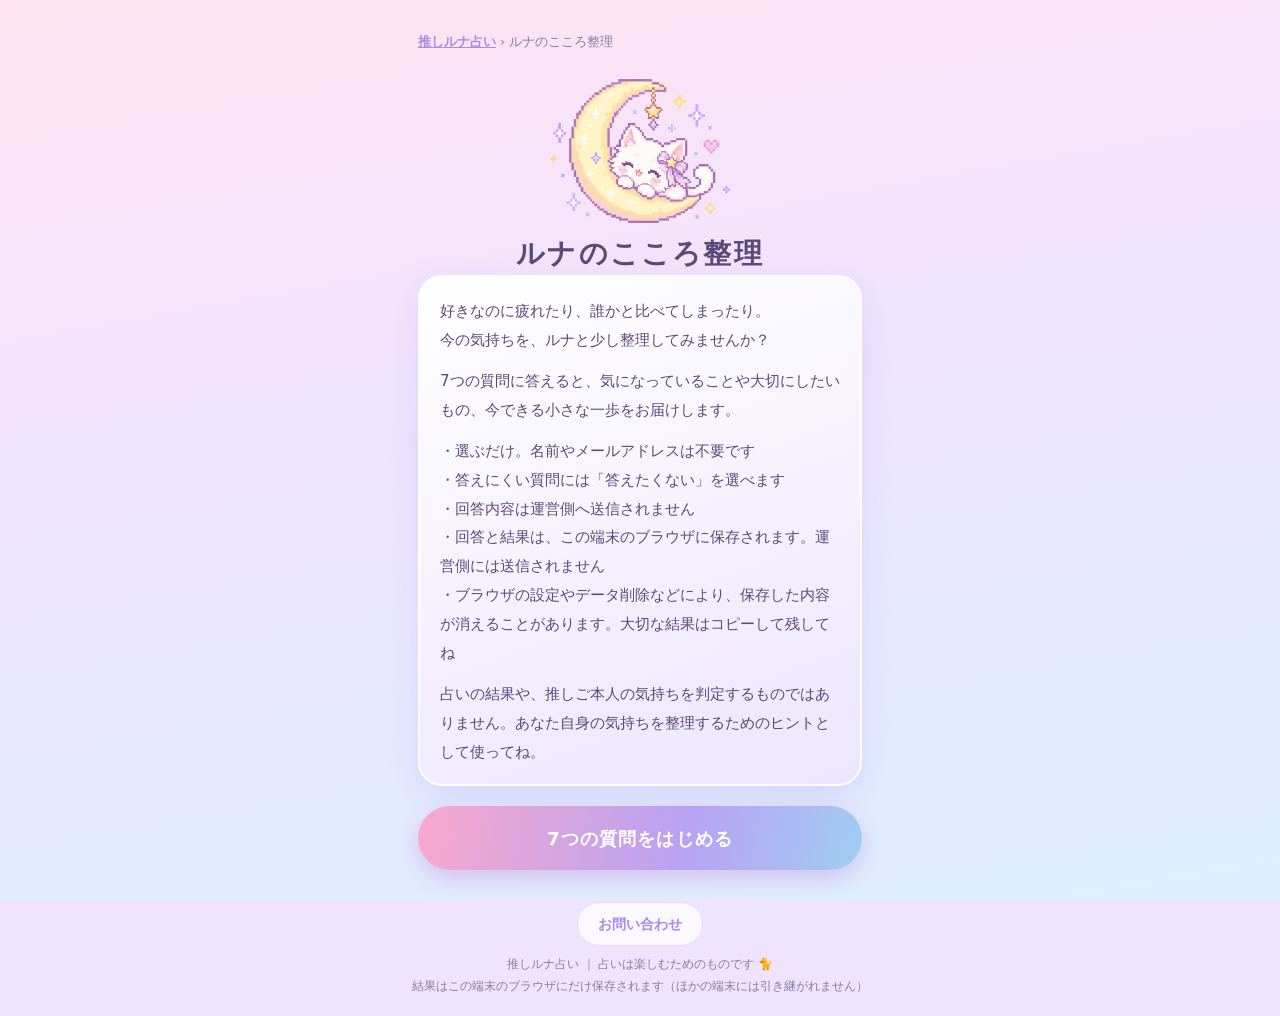
==== heart/index.html @ a0633640 "「ルナのこころ整理」（heart/）を追加する 仕様書「ルナのこころ整理｜Claude実装用仕様書 v0.1」に沿って、選択式の7問で推し活の悩み・大切にしたいものを 整理する無料の機能を追加する。 " ====
<!doctype html>
<html lang="ja">
<head>
  <!-- ルナのこころ整理：回答・結果はこの端末のブラウザにだけ保存し、運営側・アクセス解析・外部へは送らない。
       そのため、このページにはアクセス解析（Google タグ）を読み込まない -->
  <meta charset="utf-8">
  <meta name="viewport" content="width=device-width, initial-scale=1, viewport-fit=cover">
  <meta name="theme-color" content="#f6e9f7">
  <meta name="description" content="推し活で気になること、今の気持ち。7つの質問で、白猫ルナと少し整理してみませんか？ 名前やメールアドレスの入力は不要で、回答と結果はこの端末のブラウザに保存されます。">
  <title>ルナのこころ整理｜推しルナ占い</title>
  <link rel="canonical" href="https://oshi-luna.com/heart/">
  <!-- SNS で共有されたときの表示（OGP） -->
  <meta property="og:type" content="website">
  <meta property="og:site_name" content="推しルナ占い">
  <meta property="og:title" content="ルナのこころ整理｜推しルナ占い">
  <meta property="og:description" content="推し活で気になること、今の気持ち。7つの質問で、白猫ルナと少し整理してみませんか？">
  <meta property="og:url" content="https://oshi-luna.com/heart/">
  <meta property="og:image" content="https://oshi-luna.com/images/luna-cat.png">
  <meta property="og:image:width" content="640">
  <meta property="og:image:height" content="513">
  <meta property="og:image:alt" content="三日月の上で眠る白猫（推しルナ占いのマスコット）">
  <meta property="og:locale" content="ja_JP">
  <meta name="twitter:card" content="summary">
  <!-- 検索エンジン向けのページの位置（構造化データ） -->
  <script type="application/ld+json">
  {
    "@context": "https://schema.org",
    "@type": "BreadcrumbList",
    "itemListElement": [
      { "@type": "ListItem", "position": 1, "name": "推しルナ占い", "item": "https://oshi-luna.com/" },
      { "@type": "ListItem", "position": 2, "name": "ルナのこころ整理", "item": "https://oshi-luna.com/heart/" }
    ]
  }
  </script>
  <link rel="icon" href="data:image/svg+xml,%3Csvg xmlns='http://www.w3.org/2000/svg' viewBox='0 0 100 100'%3E%3Ctext y='.9em' font-size='90'%3E%F0%9F%8C%99%3C/text%3E%3C/svg%3E">
  <link rel="apple-touch-icon" href="../images/apple-touch-icon.png">
  <link rel="stylesheet" href="../css/style.css">
  <link rel="stylesheet" href="../css/heart.css">
</head>
<body>
  <div class="sky" aria-hidden="true"></div>

  <main class="app heart" id="heart-app">
    <nav class="guide-crumbs" aria-label="現在の場所"><a href="../">推しルナ占い</a> <span aria-hidden="true">›</span> ルナのこころ整理</nav>

    <!-- 保存できなかったときの案内（失敗のたびにくり返し出さない・利用は止めない） -->
    <p class="notice h-save-failed" id="h-save-failed" role="status" hidden></p>

    <!-- 開始前 -->
    <section class="h-screen" id="h-intro" aria-labelledby="h-intro-title">
      <div class="hero guide-hero">
        <img class="mascot guide-hero-art" src="../images/luna-cat.png" width="640" height="513" alt="三日月の上で眠る白猫（推しルナ占いのマスコット）">
        <h1 class="guide-title" id="h-intro-title" tabindex="-1">ルナのこころ整理</h1>
      </div>

      <!-- 保存した内容があるとき（3.2）・読み込めないとき（3.3） -->
      <div class="notice h-resume" id="h-resume" hidden>
        <p id="h-resume-text"></p>
        <button type="button" class="btn btn-primary" id="h-resume-main"></button>
        <button type="button" class="btn btn-ghost" id="h-resume-sub"></button>
      </div>

      <div class="card card-lavender h-intro-card" id="h-intro-text"></div>
      <button type="button" class="btn btn-primary btn-big" id="h-start">7つの質問をはじめる</button>
      <button type="button" class="btn-text" id="h-intro-delete" hidden>保存した内容を消す</button>
    </section>

    <!-- 質問（1画面1問） -->
    <section class="h-screen" id="h-question" aria-labelledby="h-q-text" hidden>
      <p class="q-count" id="h-q-count"></p>
      <div class="progress" aria-hidden="true"><span class="progress-bar" id="h-progress"></span></div>
      <h2 class="q-text h-q-text" id="h-q-text" tabindex="-1"></h2>
      <p class="q-note" id="h-q-note" hidden></p>
      <p class="h-q-pick" id="h-q-pick" hidden></p>
      <div class="options h-options" id="h-options" role="group" aria-labelledby="h-q-text"></div>

      <!-- Q7：心の疲れ具合（1〜10・任意） -->
      <div class="h-q7" id="h-q7" hidden>
        <div class="h-face-wrap" aria-hidden="true">
          <img class="h-face" id="h-face" width="400" height="400" alt="" hidden>
          <span class="h-face-moon" id="h-face-moon">🌙</span>
        </div>
        <p class="h-q7-value" id="h-q7-value" aria-live="polite"></p>
        <div class="h-slider-row">
          <button type="button" class="h-step" id="h-q7-minus" aria-label="1つ小さくする">−</button>
          <input type="range" class="h-slider" id="h-q7-range" min="1" max="10" step="1" value="5" aria-describedby="h-q7-scale h-q7-note">
          <button type="button" class="h-step" id="h-q7-plus" aria-label="1つ大きくする">＋</button>
        </div>
        <div class="h-scale" id="h-q7-scale"><span id="h-q7-low"></span><span id="h-q7-high"></span></div>
        <p class="q-note h-q7-note" id="h-q7-note"></p>
      </div>

      <button type="button" class="btn btn-primary" id="h-next" disabled>次へ</button>
      <button type="button" class="btn btn-ghost" id="h-q7-skip" hidden></button>
      <button type="button" class="btn-back" id="h-back">‹ 戻る</button>
    </section>

    <!-- 結果 -->
    <section class="h-screen" id="h-result" aria-labelledby="h-result-title" hidden>
      <div class="hero guide-hero">
        <h2 class="guide-title" id="h-result-title" tabindex="-1">ルナのこころ整理</h2>
        <p class="result-date h-date" id="h-date"></p>
      </div>
      <p class="notice h-result-notice" id="h-result-notice"></p>
      <article class="card card-blue h-section" aria-labelledby="h-sec-concern"><h2 class="card-title" id="h-sec-concern"></h2><div id="h-concern"></div></article>
      <article class="card card-pink h-section" aria-labelledby="h-sec-values"><h2 class="card-title" id="h-sec-values"></h2><div id="h-values"></div></article>
      <article class="card card-lavender h-section" aria-labelledby="h-sec-message"><h2 class="card-title" id="h-sec-message"></h2><div class="h-text" id="h-message"></div></article>
      <article class="card card-cream h-section" aria-labelledby="h-sec-action"><h2 class="card-title" id="h-sec-action"></h2><div class="h-text" id="h-action"></div></article>

      <button type="button" class="btn btn-primary h-copy" id="h-copy">整理結果をコピーする</button>
      <div class="h-copy-area" id="h-copy-area-main"></div>
      <button type="button" class="btn btn-ghost" id="h-again">もう一度整理する</button>

      <!-- 個別鑑定 Coming Soon（申込み・料金・受付日は載せない） -->
      <section class="card card-lavender h-soon" id="h-soon" aria-label="個別鑑定 Coming Soon"></section>
      <div class="h-copy-area" id="h-copy-area-soon"></div>

      <button type="button" class="btn-text" id="h-result-delete">保存した内容を消す</button>
      <a class="btn-text h-home" href="../">トップへ戻る</a>
    </section>
  </main>

  <!-- 削除の確認（開いただけでは消さない） -->
  <div class="sheet-backdrop popup-backdrop" id="h-confirm" hidden>
    <div class="sheet popup" role="alertdialog" aria-modal="true" aria-labelledby="h-confirm-text">
      <p class="popup-text h-confirm-text" id="h-confirm-text" tabindex="-1"></p>
      <p class="h-confirm-error" id="h-confirm-error" role="status" hidden></p>
      <button type="button" class="btn btn-primary" id="h-confirm-yes"></button>
      <button type="button" class="btn btn-ghost" id="h-confirm-no"></button>
    </div>
  </div>

  <footer class="footer">
    <a class="footer-link" href="https://forms.gle/ZQ5yT5bpHgaRUNC49" target="_blank" rel="noopener noreferrer">お問い合わせ</a><br>
    推しルナ占い ｜ 占いは楽しむためのものです 🐈<br>結果はこの端末のブラウザにだけ保存されます（ほかの端末には引き継がれません）</footer>

  <script src="../js/heart-data.js"></script>
  <script src="../js/heart-rules.js"></script>
  <script src="../js/heart-storage.js"></script>
  <script src="../js/heart-ui.js"></script>
</body>
</html>
---- css/style.css ----
/* 推しルナ占い：ベビーピンク × ラベンダー × スカイブルー × 淡いゴールド */
:root {
  --pink: #ffd6e8;
  --pink-deep: #f59cc4;
  --lavender: #e5dbff;
  --lavender-deep: #a68ce8;
  --blue: #d6ecff;
  --blue-deep: #8cc3ee;
  --cream: #fff9ef;
  --yellow: #fff3c4;
  --yellow-deep: #e8c35a;
  --gold: #e6c06a;
  --ink: #5a4a78;
  --ink-soft: #8a7aa6;
  --white: #ffffff;
  --radius: 24px;
  --shadow: 0 10px 30px rgba(166, 140, 232, 0.22);
  --font: "Hiragino Maru Gothic ProN", "Hiragino Sans", "BIZ UDPGothic", "Yu Gothic UI", "Meiryo", system-ui, sans-serif;
}

* { box-sizing: border-box; }

html { -webkit-text-size-adjust: 100%; }

body {
  margin: 0;
  min-height: 100vh;
  min-height: 100dvh;
  font-family: var(--font);
  color: var(--ink);
  line-height: 1.8;
  background: #efe4ff;
  -webkit-tap-highlight-color: transparent;
  overflow-x: hidden;
}

/* 背景のグラデーション（iOSでも長いページで途切れないよう固定要素で描く） */
body::before {
  content: "";
  position: fixed;
  inset: 0;
  z-index: 0;
  background: linear-gradient(170deg, #ffe3f0 0%, #efe4ff 45%, #dcefff 100%);
}

/* 背景の星 */
.sky {
  position: fixed;
  inset: 0;
  pointer-events: none;
  z-index: 0;
}
.twinkle {
  position: absolute;
  border-radius: 50%;
  opacity: 0.8;
  box-shadow: 0 0 6px rgba(255, 255, 255, 0.9);
  animation: twinkle 3.6s ease-in-out infinite;
}
@keyframes twinkle {
  0%, 100% { opacity: 0.25; transform: scale(0.8); }
  50% { opacity: 1; transform: scale(1.15); }
}

.app {
  position: relative;
  z-index: 1;
  width: 100%;
  max-width: 480px;
  margin: 0 auto;
  padding: calc(20px + env(safe-area-inset-top)) 18px 24px;
}

.screen { display: none; }
.screen.is-active {
  display: block;
  animation: fadeUp 0.45s ease both;
}
@keyframes fadeUp {
  from { opacity: 0; transform: translateY(12px); }
  to { opacity: 1; transform: none; }
}

/* ---------- トップ ---------- */
.hero { text-align: center; padding-top: 12px; }
.mascot {
  display: block;
  height: auto; /* width だけ指定し、縦横比は画像のまま */
  max-width: 100%;
  margin: 0 auto;
  /* フレックスやグリッドの中でも、枠が伸びて絵がゆがまないように（iPhone の Safari 対策） */
  flex: none;
  align-self: center;
  min-width: 0;
  min-height: 0;
  object-fit: contain;
}
.hero-art { width: min(260px, 70vw); margin: 4px auto 18px; }
.floaty { animation: floaty 4s ease-in-out infinite; }
@keyframes floaty {
  0%, 100% { transform: translateY(0) rotate(-2deg); }
  50% { transform: translateY(-10px) rotate(2deg); }
}
.eyebrow {
  display: inline-block;
  margin: 0 0 6px;
  padding: 2px 14px;
  font-size: 0.8rem;
  letter-spacing: 0.08em;
  color: var(--lavender-deep);
  background: rgba(255, 255, 255, 0.7);
  border-radius: 999px;
}
.title {
  margin: 0;
  font-size: clamp(2.1rem, 10vw, 2.6rem);
  letter-spacing: 0.12em;
  line-height: 1.3;
  background: linear-gradient(90deg, var(--pink-deep), var(--lavender-deep) 55%, var(--blue-deep));
  -webkit-background-clip: text;
  background-clip: text;
  color: transparent;
}
.concept {
  margin: 12px auto 0;
  font-size: 0.95rem;
  font-weight: 700;
  color: var(--pink-deep);
  letter-spacing: 0.06em;
}
.concept-sub { margin: 6px auto 0; font-size: 0.88rem; color: var(--ink-soft); }
.daily-title {
  margin: 4px 0 0;
  text-align: center;
  font-size: 1.35rem;
  letter-spacing: 0.08em;
  color: var(--lavender-deep);
}
.daily-omamori {
  margin: 0 0 16px;
  padding: 18px 18px 16px;
  text-align: center;
  background: linear-gradient(135deg, var(--pink) 0%, var(--yellow) 100%);
  border: 2px dashed var(--pink-deep);
  border-radius: var(--radius);
  box-shadow: var(--shadow);
}
.daily-omamori-title { margin: 0 0 8px; font-size: 0.95rem; color: var(--pink-deep); letter-spacing: 0.06em; }
.daily-omamori-text { margin: 0; font-weight: 700; line-height: 1.85; word-break: auto-phrase; }
.daily-omamori-type {
  margin: 12px 0 0 !important;
  padding-top: 10px;
  font-size: 0.9rem;
  line-height: 1.8;
  color: var(--ink);
  border-top: 1px dashed rgba(245, 156, 196, 0.6);
}
.daily-omamori-type[hidden] { display: none; }
.preview-notice { border-color: var(--blue-deep); background: #f2f8ff; }

/* ホーム画面への追加の案内 */
.a2hs-card {
  margin: 16px 0;
  padding: 20px 18px 12px;
  text-align: center;
  background: linear-gradient(160deg, #fff6fb 0%, #f1e8ff 60%, #e6f3ff 100%);
  border: 2px solid var(--white);
  border-radius: var(--radius);
  box-shadow: var(--shadow);
}
.a2hs-card[hidden] { display: none; }
.a2hs-title { margin: 0 0 8px; font-size: 1.05rem; color: var(--pink-deep); letter-spacing: 0.04em; }
.a2hs-text { margin: 0; font-size: 0.92rem; line-height: 1.85; }
.a2hs-link { margin-top: 18px; font-size: 0.85rem; }

.sheet-backdrop {
  position: fixed;
  inset: 0;
  z-index: 10;
  display: flex;
  align-items: flex-end;
  justify-content: center;
  padding: 16px 12px calc(12px + env(safe-area-inset-bottom));
  background: rgba(90, 74, 120, 0.35);
}
.sheet-backdrop[hidden] { display: none; }
.sheet {
  width: 100%;
  max-width: 460px;
  max-height: calc(100vh - 32px); /* dvh 非対応の古い iOS 用 */
  max-height: calc(100dvh - 32px);
  overflow-y: auto;
  -webkit-overflow-scrolling: touch;
  padding: 22px 18px 16px;
  background: linear-gradient(170deg, #fff8fc 0%, #f6f0ff 100%);
  border-radius: 28px;
  box-shadow: 0 -6px 30px rgba(90, 74, 120, 0.25);
  animation: fadeUp 0.3s ease both;
}
.sheet-title { margin: 0 0 8px; text-align: center; font-size: 1.15rem; color: var(--lavender-deep); outline: none; }
.sheet-lead { margin: 0 0 10px; font-size: 0.92rem; line-height: 1.8; }
.sheet-steps { margin: 0 0 6px; padding: 0; list-style: none; counter-reset: step; }
.sheet-steps[hidden] { display: none; }
.sheet-steps li {
  position: relative;
  margin-bottom: 8px;
  padding: 10px 12px 10px 46px;
  font-size: 0.92rem;
  line-height: 1.75;
  background: rgba(255, 255, 255, 0.9);
  border-radius: 16px;
  counter-increment: step;
}
.sheet-steps li::before {
  content: counter(step);
  position: absolute;
  left: 12px;
  top: 12px;
  display: grid;
  place-items: center;
  width: 24px;
  height: 24px;
  font-size: 0.8rem;
  font-weight: 700;
  color: var(--white);
  background: var(--pink-deep);
  border-radius: 50%;
}
.sheet-status { min-height: 1.4em; margin: 6px 0 0; text-align: center; font-size: 0.9rem; font-weight: 700; color: var(--pink-deep); }
.sheet-note {
  margin: 10px 0 0;
  padding: 12px 14px;
  font-size: 0.84rem;
  line-height: 1.8;
  background: #fffbea;
  border: 1.5px dashed var(--yellow-deep);
  border-radius: 16px;
}
.sheet-note p { margin: 0; }
.sheet-note p + p { margin-top: 6px; }
.sheet-note p[hidden] { display: none; }
.sheet-note-title { font-weight: 700; color: var(--ink); }

/* 未診断の人への診断の案内（ホーム画面への追加の案内と同じ見た目を、画面の中央に） */
.popup-backdrop { align-items: center; }
.popup {
  position: relative;
  max-width: 360px;
  padding: 20px 18px 14px;
  text-align: center;
  box-shadow: 0 10px 34px rgba(90, 74, 120, 0.28);
}
.popup-close {
  position: absolute;
  top: 6px;
  right: 6px;
  width: 44px;
  height: 44px;
  padding: 0;
  font-size: 1.5rem;
  line-height: 1;
  color: var(--ink-soft);
  background: none;
  border: none;
  border-radius: 50%;
  cursor: pointer;
}
.popup-art { display: block; width: 104px; height: auto; margin: 2px auto 6px; }
.popup-title {
  margin: 0 0 8px;
  font-size: clamp(0.94rem, 4.6vw, 1.18rem); /* iPhone SE でも1行に収まる大きさ */
  line-height: 1.5;
  color: var(--lavender-deep);
  outline: none;
}
.popup-text { margin: 0 0 14px; font-size: 0.9rem; line-height: 1.7; }
.popup .btn + .btn { margin-top: 6px; }
.popup-sub { width: 100%; }
.popup-note { margin: 4px 0 0; font-size: 0.78rem; color: var(--ink-soft); }
@media (max-width: 380px) {
  /* iPhone SE などの細い画面：説明文は2行、メインのボタンは1行に収める */
  .popup { padding-left: 12px; padding-right: 12px; }
  .popup-text { font-size: 0.84rem; }
  .popup .btn-type { padding-left: 10px; padding-right: 10px; font-size: 1rem; }
}

/* サブタイプコード（4つの軸） */
.subtype-code {
  margin: 2px 0 0;
  text-align: center;
  font-size: 2.1rem;
  font-weight: 700;
  letter-spacing: 0.28em;
  text-indent: 0.28em; /* 字間のぶん、中央にそろえる */
  color: var(--lavender-deep);
}
.subtype-order { margin: 0 0 10px; text-align: center; font-size: 0.74rem; color: var(--ink-soft); }
.subtype-axes { margin: 0; padding: 0; list-style: none; }
.subtype-axis {
  display: flex;
  gap: 10px;
  align-items: flex-start;
  padding: 10px 0;
  border-top: 1px dashed rgba(166, 140, 232, 0.35);
}
.subtype-letter {
  flex: none;
  display: grid;
  place-items: center;
  width: 36px;
  height: 36px;
  font-weight: 700;
  color: var(--white);
  background: linear-gradient(135deg, #f8a8cc, #b9a2f2);
  border-radius: 50%;
}
.subtype-letter.is-balance { background: linear-gradient(135deg, #a8e3c8, #9fcdf2); }
.subtype-axis > div { flex: 1; min-width: 0; }
.subtype-head { margin: 0; font-size: 0.88rem; font-weight: 700; color: var(--ink); }
.subtype-meter { margin: 2px 0 0; font-size: 0.82rem; color: var(--ink-soft); }
.subtype-bar {
  display: block;
  height: 6px;
  margin: 4px 0 2px;
  overflow: hidden;
  background: #cfe6f8; /* 右側の文字の分 */
  border-radius: 3px;
}
.subtype-bar > span { display: block; height: 100%; background: linear-gradient(90deg, #f8a8cc, #b9a2f2); border-radius: 3px 0 0 3px; }
.subtype-caption { margin: 8px 0 0; font-size: 0.74rem; line-height: 1.6; color: var(--ink-soft); }
/* 意味のまとまりごとに改行する。1行に入らないほど狭いとき（拡大表示など）だけ、まとまりの中で折り返す */
.subtype-caption .phrase { display: inline-block; }
@media (max-width: 480px) {
  .subtype-caption { font-size: 0.8rem; }
}
.subtype-text { margin: 2px 0 0; font-size: 0.86rem; line-height: 1.7; }
.subtype-invite p { margin: 0 0 8px; }

/* 推し活タイプのシェア画像 */
.share-panel {
  margin: 14px 0 4px;
  padding: 18px 16px 16px;
  text-align: center;
  background: rgba(255, 255, 255, 0.85);
  border: 2px dashed var(--lavender);
  border-radius: var(--radius);
}
.share-panel[hidden] { display: none; }
.share-panel-title { margin: 0 0 12px; font-weight: 700; color: var(--lavender-deep); }
.share-preview {
  display: block;
  width: min(100%, 300px);
  height: auto; /* 縦横比は画像のまま */
  margin: 0 auto 4px;
  border-radius: 18px;
  box-shadow: var(--shadow);
  -webkit-touch-callout: default; /* 長押しで保存できるように */
}
.share-preview[hidden] { display: none; }
.share-hint { margin: 12px 0 4px; font-size: 0.82rem; line-height: 1.7; color: var(--ink-soft); }
.share-hint:empty { display: none; }
.share-status { min-height: 1.6em; margin: 8px 0 0; font-size: 0.9rem; font-weight: 700; line-height: 1.6; color: var(--pink-deep); }
.share-guide {
  margin: 10px 0 0;
  padding: 12px 14px;
  text-align: left;
  background: #fff7fb;
  border-radius: 16px;
}
.share-guide[hidden] { display: none; }
.share-guide-title { margin: 0 0 6px; font-size: 0.88rem; font-weight: 700; color: var(--lavender-deep); }
.share-steps { margin: 0; padding-left: 1.4em; font-size: 0.84rem; line-height: 1.7; color: var(--ink); }
.share-steps li + li { margin-top: 4px; }
.share-guide-note { margin: 8px 0 0; font-size: 0.78rem; line-height: 1.7; color: var(--ink-soft); }
.share-guide-note:empty { display: none; }
.daily-note { margin: 0; text-align: center; font-size: 0.78rem; color: var(--ink-soft); }
.note { text-align: center; font-size: 0.8rem; color: var(--ink-soft); margin-top: 14px; }

/* ---------- トップの「今日の占い」（今日の推し活占い・今日の一枚タロット）----------
   2つの入口を同じ角丸カードでまとめ、色（ピンク／ラベンダー）・アイコン・名前・短い説明で見分けられるようにする。
   カード全体がボタン。白い面と濃いめの縁・右端の丸い矢印で、淡い配色でも押す場所がわかるようにする */
.today-group {
  margin: 30px 0 8px;
  padding: 16px 14px 12px;
  background: rgba(255, 255, 255, 0.45);
  border: 2px solid rgba(255, 255, 255, 0.85);
  border-radius: 32px;
  box-shadow: 0 10px 28px rgba(166, 140, 232, 0.18);
}
.today-title { margin: 0 0 12px; text-align: center; font-size: 1.12rem; letter-spacing: 0.08em; color: var(--ink); }
.today-title::before, .today-title::after { content: "✦"; margin: 0 0.5em; font-size: 0.8em; color: var(--gold); }
.today-list { display: flex; flex-direction: column; gap: 10px; }
.today-slot[hidden] { display: none; }
.today-item {
  display: grid;
  grid-template-columns: 48px minmax(0, 1fr) 34px;
  align-items: center;
  gap: 12px;
  width: 100%;
  min-height: 76px;
  margin: 0;
  padding: 12px 12px 12px 14px;
  font: inherit;
  text-align: left;
  color: var(--ink);
  border: 2px solid var(--item-line);
  border-radius: 24px;
  background: var(--item-bg);
  box-shadow: 0 6px 16px var(--item-shadow);
  cursor: pointer;
  transition: transform 0.15s ease, box-shadow 0.15s ease;
}
.today-item:active { transform: scale(0.98); }
.today-item:focus-visible { outline: 3px solid var(--item-accent); outline-offset: 3px; }
.today-daily {
  --item-accent: #b23a78;
  --item-line: #f0a3c6;
  --item-tint: #ffe1ee;
  --item-bg: linear-gradient(110deg, #ffffff 40%, #fff0f6);
  --item-shadow: rgba(240, 130, 180, 0.22);
}
.today-tarot {
  --item-accent: #7556cf;
  --item-line: #bea9f2;
  --item-tint: #ece4ff;
  --item-bg: linear-gradient(110deg, #ffffff 40%, #f3eeff);
  --item-shadow: rgba(150, 120, 230, 0.24);
}
.today-icon {
  display: grid;
  place-items: center;
  width: 48px;
  height: 48px;
  border-radius: 50%;
  color: var(--item-accent);
  background: var(--item-tint);
}
.today-icon svg { display: block; }
.today-body { display: flex; flex-direction: column; gap: 2px; min-width: 0; }
.today-name { font-size: 1.04rem; font-weight: 700; line-height: 1.45; letter-spacing: 0.03em; color: var(--item-accent); }
.today-desc { font-size: 0.84rem; line-height: 1.5; color: #67588a; }
.today-go {
  display: grid;
  place-items: center;
  width: 34px;
  height: 34px;
  border-radius: 50%;
  font-size: 1.4rem;
  font-weight: 700;
  line-height: 1;
  padding-bottom: 2px;
  color: var(--white);
  background: var(--item-accent);
}
.today-note { margin: 10px 0 0; text-align: center; font-size: 0.78rem; color: #6c5d8f; }
.today-desc .phrase { display: inline-block; } /* 折り返すときは「今日の推し活運を／チェック」「ルナが選ぶ一枚から／メッセージ」の区切りで */
@media (hover: hover) {
  .today-item:hover { box-shadow: 0 8px 22px var(--item-shadow), 0 0 0 1px var(--item-line); }
}
@media (max-width: 360px) {
  .today-group { padding-left: 10px; padding-right: 10px; }
  .today-item { grid-template-columns: 42px minmax(0, 1fr) 30px; gap: 10px; padding-left: 10px; padding-right: 10px; }
  .today-icon { width: 42px; height: 42px; }
  .today-go { width: 30px; height: 30px; font-size: 1.25rem; }
  .today-name { font-size: 0.96rem; letter-spacing: 0; } /* 「今日の一枚タロット」を1行に */
}

/* ---------- 推し活タイプ診断への案内カード ---------- */
.type-card {
  position: relative;
  margin: 34px 0 8px;
  padding: 26px 20px 20px;
  text-align: center;
  background:
    radial-gradient(circle at 12% 10%, rgba(255, 255, 255, 0.9) 0 2px, transparent 3px),
    radial-gradient(circle at 88% 18%, rgba(255, 255, 255, 0.9) 0 2px, transparent 3px),
    linear-gradient(160deg, #fff6fb 0%, #f1e8ff 55%, #e6f3ff 100%);
  border: 2px solid var(--white);
  border-radius: 32px;
  box-shadow: 0 14px 34px rgba(166, 140, 232, 0.28);
}
.type-card-eyebrow {
  position: absolute;
  top: -15px;
  left: 50%;
  transform: translateX(-50%);
  margin: 0;
  padding: 4px 16px;
  font-size: 0.82rem;
  font-weight: 700;
  white-space: nowrap;
  color: var(--white);
  background: linear-gradient(100deg, #f8a8cc, #b9a2f2);
  border-radius: 999px;
}
.type-card-title {
  margin: 6px 0 10px;
  font-size: 1.2rem;
  line-height: 1.6;
  color: var(--ink);
}
.type-card-text { margin: 0; font-size: 0.92rem; line-height: 1.85; }
/* 診断でわかること（小さなラベル） */
.type-card-points { display: flex; flex-wrap: wrap; justify-content: center; gap: 6px; margin: 12px 0 0; padding: 0; list-style: none; }
.type-card-points li { padding: 2px 12px; font-size: 0.8rem; font-weight: 700; color: var(--lavender-deep); background: rgba(255, 255, 255, 0.85); border-radius: 999px; }
.type-card-art { margin: 14px 0 6px; }
.type-card-art .mascot { width: 130px; }
.type-card-renewal { margin: 10px 0 0; font-size: 0.82rem; color: var(--pink-deep); }
.type-card-note { margin: 10px 0 0; font-size: 0.8rem; color: var(--ink-soft); }
.type-card-you { margin: 6px 0 12px; font-size: 0.95rem; font-weight: 700; color: var(--pink-deep); letter-spacing: 0.04em; }
#type-card-done .type-emblem.small { width: 104px; height: 104px; }
#type-card-done .type-emblem.small .emblem-cat { width: 84px; }
.type-card-name { margin: 12px 0 0; font-size: 1.15rem; font-weight: 700; line-height: 1.6; word-break: auto-phrase; }
.type-card-catch { margin: 4px 0 0; font-size: 0.88rem; line-height: 1.7; color: var(--ink-soft); word-break: auto-phrase; }

/* 診断の案内・お知らせ */
.notice {
  margin: 0 0 16px;
  padding: 14px 16px;
  font-size: 0.9rem;
  line-height: 1.8;
  background: rgba(255, 255, 255, 0.85);
  border: 2px dashed var(--lavender);
  border-radius: 20px;
}
.notice p { margin: 0; }
.notice[hidden] { display: none; }
.notice.confirm { border-color: var(--pink-deep); background: #fff7fb; }
.invite {
  margin: 22px 0 0;
  padding: 18px 16px 16px;
  text-align: center;
  background: linear-gradient(160deg, #fff6fb, #efe6ff);
  border-radius: 24px;
  border: 2px solid var(--white);
}
.invite[hidden] { display: none; }
.invite-title { margin: 0; font-weight: 700; line-height: 1.7; }

/* ---------- ボタン ---------- */
.btn {
  display: block;
  width: 100%;
  min-height: 58px;
  margin: 12px 0 0;
  padding: 14px 20px;
  font: inherit;
  font-size: 1.08rem;
  font-weight: 700;
  letter-spacing: 0.06em;
  border: none;
  border-radius: 999px;
  cursor: pointer;
  transition: transform 0.15s ease, box-shadow 0.15s ease;
}
.btn:active { transform: scale(0.97); }
.btn-primary {
  color: var(--white);
  background: linear-gradient(100deg, #f8a8cc, #b9a2f2 60%, #9fcdf2);
  box-shadow: 0 8px 22px rgba(196, 140, 220, 0.45);
}
.btn-ghost {
  color: var(--lavender-deep);
  background: rgba(255, 255, 255, 0.75);
  border: 2px solid var(--lavender);
}
a.btn { text-align: center; text-decoration: none; }
a.btn[hidden] { display: none; }
.btn-big { min-height: 64px; margin-top: 20px; font-size: 1.15rem; }
.nowrap { white-space: nowrap; }
/* 推し活タイプ診断のボタン（今日の占いとは別の体験だとわかる色） */
.btn-type {
  color: var(--white);
  background: linear-gradient(100deg, #f59cc4, #e8a0d8);
  box-shadow: 0 8px 20px rgba(245, 156, 196, 0.4);
}
.btn-text {
  display: block;
  margin: 10px auto 0;
  min-height: 44px;
  padding: 8px 16px;
  font: inherit;
  font-size: 0.9rem;
  color: var(--ink-soft);
  text-decoration: underline;
  text-underline-offset: 3px;
  background: none;
  border: none;
  cursor: pointer;
}
.btn-text[hidden] { display: none; }
.btn:disabled { opacity: 0.6; }
.btn[hidden] { display: none; }
button:focus-visible {
  outline: 3px solid var(--lavender-deep);
  outline-offset: 3px;
}

/* ---------- 質問 ---------- */
.quiz-head { display: flex; align-items: center; gap: 12px; }
.quiz-cat { width: 60px; margin: 0; flex: none; }
.quiz-progress { flex: 1; }
.quiz-progress .q-count { margin: 0 0 6px; text-align: left; }
.progress {
  height: 10px;
  background: rgba(255, 255, 255, 0.7);
  border-radius: 999px;
  overflow: hidden;
}
.progress-bar {
  display: block;
  height: 100%;
  width: 25%;
  border-radius: inherit;
  background: linear-gradient(90deg, var(--pink-deep), var(--lavender-deep), var(--blue-deep));
  transition: width 0.35s ease;
}
.q-count {
  margin: 18px 0 2px;
  text-align: center;
  font-weight: 700;
  font-size: 0.9rem;
  letter-spacing: 0.15em;
  color: var(--lavender-deep);
}
.q-text {
  margin: 22px 0 22px;
  text-align: center;
  font-size: 1.3rem;
  line-height: 1.6;
  word-break: auto-phrase;
  outline: none;
}
.q-note { margin: -14px 0 18px; text-align: center; font-size: 0.82rem; color: var(--ink-soft); }
.q-note[hidden] { display: none; }
.options { display: grid; gap: 12px; }
.option {
  display: flex;
  align-items: center;
  gap: 12px;
  width: 100%;
  min-height: 64px;
  padding: 14px 18px;
  font: inherit;
  font-size: 1rem;
  text-align: left;
  color: var(--ink);
  background: rgba(255, 255, 255, 0.85);
  border: 2px solid var(--white);
  border-radius: 20px;
  box-shadow: var(--shadow);
  cursor: pointer;
  animation: fadeUp 0.4s ease both;
  transition: transform 0.15s ease, background 0.2s ease, border-color 0.2s ease;
}
.option:active { transform: scale(0.98); }
@media (hover: hover) {
  .option:hover { border-color: var(--lavender); }
}
.option.is-chosen {
  background: linear-gradient(100deg, var(--pink), var(--lavender), var(--blue));
  border-color: var(--lavender-deep);
}
.option-mark {
  flex: none;
  display: grid;
  place-items: center;
  width: 38px;
  height: 38px;
  font-size: 1.1rem;
  background: var(--cream);
  border-radius: 50%;
}
.btn-back {
  display: block;
  margin: 22px auto 0;
  min-height: 48px;
  padding: 8px 18px;
  font: inherit;
  font-size: 0.95rem;
  color: var(--ink-soft);
  background: none;
  border: none;
  cursor: pointer;
}

/* ---------- 占い中 ---------- */
.loading { text-align: center; padding-top: 16vh; }
.loading-art { width: min(190px, 52vw); margin-bottom: 12px; animation: floaty 1.6s ease-in-out infinite; }
.loading-sky { height: 28px; font-size: 1.2rem; letter-spacing: 1.2em; color: var(--gold); }
.loading-sky span { display: inline-block; animation: twinkle 1.2s ease-in-out infinite; }
.loading-sky span:nth-child(2) { animation-delay: 0.3s; color: var(--lavender-deep); }
.loading-sky span:nth-child(3) { animation-delay: 0.6s; }
.loading-text { font-weight: 700; letter-spacing: 0.1em; }
.dots span {
  display: inline-block;
  width: 10px;
  height: 10px;
  margin: 0 5px;
  border-radius: 50%;
  background: var(--lavender-deep);
  animation: bounce 1s ease-in-out infinite;
}
.dots span:nth-child(2) { animation-delay: 0.15s; background: var(--pink-deep); }
.dots span:nth-child(3) { animation-delay: 0.3s; background: var(--blue-deep); }
@keyframes bounce {
  0%, 100% { transform: translateY(0); opacity: 0.5; }
  50% { transform: translateY(-8px); opacity: 1; }
}

/* ---------- 結果 ---------- */
.result-head {
  text-align: center;
  padding: 24px 18px 22px;
  margin-bottom: 16px;
  background: rgba(255, 255, 255, 0.82);
  border-radius: var(--radius);
  box-shadow: var(--shadow);
}
.result-date { margin: 0; font-size: 0.85rem; color: var(--ink-soft); }
.result-type[hidden] { display: none; }
.result-type {
  display: inline-block;
  margin: 10px 0 0;
  padding: 2px 14px;
  font-size: 0.85rem;
  font-weight: 700;
  color: var(--lavender-deep);
  background: var(--lavender);
  border-radius: 999px;
}
.card {
  margin: 0 0 16px;
  padding: 20px 20px 18px;
  border-radius: var(--radius);
  box-shadow: var(--shadow);
  border: 2px solid rgba(255, 255, 255, 0.9);
}
.card p { margin: 0; }
.card-pink { background: linear-gradient(160deg, #fff 0%, var(--pink) 140%); }
.card-lavender { background: linear-gradient(160deg, #fff 0%, var(--lavender) 140%); }
.card-blue { background: linear-gradient(160deg, #fff 0%, var(--blue) 140%); }
.card-cream { background: linear-gradient(160deg, #fff 0%, var(--yellow) 140%); }
.card-title {
  margin: 0 0 10px;
  font-size: 1.05rem;
  letter-spacing: 0.06em;
}
.card-sub { font-weight: 700; color: var(--pink-deep); margin-bottom: 4px !important; }
.card-note { margin: -4px 0 10px !important; font-size: 0.82rem; font-weight: 700; color: var(--blue-deep); }
.card-note[hidden] { display: none; }

/* 今日のあなたへのメッセージ（いちばん心に残るカード） */
.foryou {
  margin: 0 0 16px;
  padding: 20px 20px 22px;
  text-align: center;
  background: linear-gradient(160deg, #fffaf0 0%, #fff0f7 60%, #f1e9ff 100%);
  border: 2px solid var(--gold);
  border-radius: var(--radius);
  box-shadow: 0 10px 30px rgba(230, 192, 106, 0.25);
}
.foryou-art { width: 90px; margin: 0 auto 6px; }
.foryou-title { margin: 0 0 8px; font-size: 1rem; letter-spacing: 0.06em; color: var(--pink-deep); }
.foryou-text { margin: 0; font-size: 1.05rem; font-weight: 700; line-height: 1.9; word-break: auto-phrase; }

/* 推し活タイプ診断の結果 */
.type-hero {
  --type-color: var(--lavender);
  margin-bottom: 16px;
  padding: 26px 18px 22px;
  text-align: center;
  background: linear-gradient(180deg, #f4effe 0%, #fff 75%); /* color-mix 非対応（iOS 16.1以前）用 */
  background: linear-gradient(180deg, color-mix(in srgb, var(--type-color) 30%, #fff) 0%, #fff 75%);
  border: 2px solid var(--white);
  border-radius: 32px;
  box-shadow: var(--shadow);
}
.type-emblem {
  --type-color: var(--lavender);
  position: relative;
  display: inline-grid;
  place-items: center;
  width: 160px;
  height: 160px;
  border-radius: 50%;
  background: radial-gradient(circle, #fff 55%, var(--lavender) 56%);
  background: radial-gradient(circle, #fff 55%, color-mix(in srgb, var(--type-color) 55%, #fff) 56%);
  box-shadow: 0 0 0 3px var(--white), 0 0 0 6px var(--type-color);
}
.type-emblem .emblem-cat { width: 120px; margin: 0; }
/* 情報キャッチの星読みリサーチャーの絵：絵が下と左に寄っていて（上に余白）、白猫が小さめに見えるので、
   表示だけ中央に寄せて（右へ6%・上へ13.3%）少し大きく（1.12倍）する。レイアウトの大きさは変えない。
   シェア画像は js/data.js の imageFit（同じ値）で調整 */
img[src$="research-telescope-book.png"] { transform: translate(6%, -13.3%) scale(1.12); }
.type-emoji {
  position: absolute;
  right: 2px;
  bottom: 6px;
  display: grid;
  place-items: center;
  width: 42px;
  height: 42px;
  font-size: 1.3rem;
  background: var(--white);
  border-radius: 50%;
  box-shadow: 0 0 0 3px var(--type-color);
}
/* 星読みリサーチャーの結果画面：絵は丸の中央のまま（ほかの表示と同じ調整）、右下の絵文字の丸が本の右端に
   かからないよう、丸を少し外側（右へ10px・下へ12px）に動かす。大きさはほかのタイプと同じ */
#type-emblem[data-type="research"] .type-emoji { right: -8px; bottom: -6px; }
.type-emblem.small { flex: none; width: 76px; height: 76px; box-shadow: 0 0 0 2px var(--white), 0 0 0 4px var(--type-color); }
.type-emblem.small .emblem-cat { width: 60px; }
.type-lead { margin: 16px 0 2px; font-size: 0.88rem; color: var(--ink-soft); }
.type-name {
  margin: 0;
  font-size: clamp(1.35rem, 6.4vw, 1.7rem);
  line-height: 1.5;
  word-break: auto-phrase;
  color: var(--ink);
}
.type-catch { margin: 8px 0 0; font-weight: 700; line-height: 1.7; color: var(--pink-deep); word-break: auto-phrase; }
.type-sub {
  display: inline-block;
  margin: 12px 0 0;
  padding: 4px 14px;
  font-size: 0.8rem;
  color: var(--ink-soft);
  background: rgba(255, 255, 255, 0.85);
  border-radius: 999px;
}
.type-sub[hidden] { display: none; }
.points { margin: 0; padding: 0; list-style: none; }
.points li {
  position: relative;
  padding: 8px 10px 8px 28px;
  margin-bottom: 6px;
  line-height: 1.7;
  background: rgba(255, 255, 255, 0.75);
  border-radius: 14px;
}
.points li::before {
  content: "✦";
  position: absolute;
  left: 10px;
  top: 8px;
  font-size: 0.8rem;
  color: var(--gold);
}
.match-types { display: flex; flex-wrap: wrap; gap: 8px; margin: 0 0 10px; }
.match-chip {
  --type-color: var(--lavender);
  padding: 4px 12px;
  font-size: 0.85rem;
  font-weight: 700;
  line-height: 1.6;
  background: var(--lavender);
  background: color-mix(in srgb, var(--type-color) 35%, #fff);
  border-radius: 999px;
}
.stars {
  font-size: 1.7rem;
  letter-spacing: 0.15em;
  color: #f5c542;
  text-shadow: 0 2px 6px rgba(245, 197, 66, 0.35);
  line-height: 1.3;
}

.actions { margin: 0 0 14px; padding: 0; list-style: none; counter-reset: act; }
.actions li {
  position: relative;
  padding: 10px 12px 10px 46px;
  margin-bottom: 8px;
  background: rgba(255, 255, 255, 0.8);
  border-radius: 16px;
  counter-increment: act;
}
.actions li::before {
  content: counter(act);
  position: absolute;
  left: 12px;
  top: 12px;
  display: grid;
  place-items: center;
  width: 24px;
  height: 24px;
  font-size: 0.8rem;
  font-weight: 700;
  color: var(--white);
  background: var(--blue-deep);
  border-radius: 50%;
}
.lucky {
  display: grid;
  grid-template-columns: repeat(3, minmax(0, 1fr));
  gap: 8px;
  margin: 0;
}
.lucky div {
  padding: 8px 4px;
  text-align: center;
  background: rgba(255, 255, 255, 0.8);
  border-radius: 14px;
}
.lucky dt { font-size: 0.72rem; color: var(--ink-soft); }
.lucky dd {
  display: flex;
  flex-direction: column; /* 色チップ・アイコンを名前の上に置き、狭い画面でも横にはみ出さない */
  align-items: center;
  gap: 4px;
  margin: 4px 0 0;
  font-size: 0.85rem;
  font-weight: 700;
  line-height: 1.5;
}
.lucky-name {
  word-break: keep-all; /* 単語の途中では折り返さず、<wbr> の位置で折り返す */
  overflow-wrap: anywhere; /* それでも入りきらないときだけ途中で折り返す */
}
.lucky-mark {
  display: grid;
  place-items: center;
  width: 26px;
  height: 26px;
  flex: none;
}
.color-chip {
  border-radius: 50%;
  border: 2px solid var(--white);
  box-shadow: 0 0 0 1px rgba(90, 74, 120, 0.25), 0 2px 6px rgba(166, 140, 232, 0.25); /* 白やシルバーでも見えるよう細い縁取り */
}
.lucky-icon { font-size: 1.2rem; line-height: 1; }

/* 白猫からのお守りメッセージ */
.omamori {
  margin: 8px 0 20px;
  padding: 24px 16px 18px;
  background: var(--cream);
  border: 2px dashed var(--pink-deep);
  border-radius: 32px;
  box-shadow: var(--shadow);
}
.omamori { text-align: center; }
.omamori-art { width: 120px; margin: 0 auto 8px; }
.omamori-title {
  margin: 0 0 12px;
  text-align: center;
  font-size: 1.1rem;
  color: var(--pink-deep);
  letter-spacing: 0.06em;
}
.omamori-charm {
  margin: 0 0 12px;
  padding: 14px 12px;
  font-size: 1.05rem;
  font-weight: 700;
  line-height: 1.8;
  word-break: auto-phrase;
  background: linear-gradient(135deg, var(--pink) 0%, var(--yellow) 100%);
  border: 2px solid var(--white);
  border-radius: 20px;
}
.omamori-body { margin: 0; text-align: left; line-height: 1.95; }

/* 幅の狭いスマホ（iPhone SE など）では余白を詰めて、1行の文字数を確保する */
@media (max-width: 380px) {
  .app { padding-left: 14px; padding-right: 14px; }
  .omamori { padding: 20px 10px 14px; }
  .type-card { padding-left: 14px; padding-right: 14px; }
  .btn-big { padding-left: 10px; padding-right: 10px; font-size: 1.02rem; letter-spacing: 0.02em; } /* ボタンの文字を1行に */
  .type-card .btn, .guide-cta-btn { padding-left: 8px; padding-right: 8px; font-size: 0.96rem; letter-spacing: 0.02em; } /* 診断ボタンも1行に */
  /* ラッキーの3列：6文字のカタカナ（キーホルダー等）が1行に収まるように */
  .card { padding-left: 14px; padding-right: 14px; }
  .lucky { gap: 6px; }
  .lucky div { padding-left: 2px; padding-right: 2px; }
  .lucky dd { font-size: 0.78rem; }
}

.toast {
  min-height: 1.8em;
  margin: 10px 0 0;
  text-align: center;
  font-size: 0.9rem;
  color: var(--lavender-deep);
  opacity: 0;
  transition: opacity 0.3s ease;
}
.toast.is-show { opacity: 1; }

.footer {
  position: relative;
  z-index: 1;
  padding: 8px 16px calc(18px + env(safe-area-inset-bottom));
  text-align: center;
  font-size: 0.75rem;
  color: var(--ink-soft);
}
/* お問い合わせ（Googleフォームを別のタブで開く） */
.footer-link {
  display: inline-flex;
  align-items: center;
  min-height: 44px;
  margin-bottom: 8px;
  padding: 0 20px;
  font-size: 0.85rem;
  font-weight: 700;
  color: var(--lavender-deep);
  text-decoration: none;
  background: rgba(255, 255, 255, 0.75);
  border: 1.5px solid var(--lavender);
  border-radius: 999px;
}
.footer-link:active { transform: scale(0.97); }

/* 動きを減らす設定の人にはアニメーションを止める */
@media (prefers-reduced-motion: reduce) {
  *, *::before, *::after {
    animation: none !important;
    transition: none !important;
  }
}

/* トップの下：8つの推し活タイプとよくある質問（くわしい説明は types/ のページ） */
.about { margin-top: 34px; }
.about-title { margin: 0 0 4px; text-align: center; font-size: 1.15rem; letter-spacing: 0.06em; color: var(--lavender-deep); }
.about-lead { margin: 0 0 14px; text-align: center; font-size: 0.88rem; color: var(--ink-soft); }
.about-title + .card { margin-top: 12px; }
.type-grid { display: grid; grid-template-columns: repeat(2, minmax(0, 1fr)); gap: 12px; margin: 0; padding: 0; list-style: none; }
.type-grid a {
  display: flex;
  flex-direction: column;
  align-items: center;
  height: 100%;
  padding: 12px 8px 12px;
  text-align: center;
  text-decoration: none;
  color: var(--ink);
  background: linear-gradient(160deg, #fff 0%, var(--lavender) 160%);
  border: 2px solid rgba(255, 255, 255, 0.9);
  border-radius: 20px;
  box-shadow: var(--shadow);
}
.type-grid a:active { transform: scale(0.97); }
.type-grid img { width: 84px; height: auto; }
.type-grid a > span { margin-top: 6px; font-size: 0.82rem; font-weight: 700; line-height: 1.5; }
.type-grid .phrase { display: inline-block; }

/* ルナのこころ整理（heart/）の入口：トップ（診断カードの直後）と、タイプ診断の結果のお守りの後 */
.heart-entry {
  margin: 0 0 16px;
  padding: 20px 18px 16px;
  text-align: center;
  background: linear-gradient(160deg, #fff 0%, #f3ecff 55%, #e9f4ff 100%);
  border: 2px solid var(--white);
  border-radius: var(--radius);
  box-shadow: var(--shadow);
}
.heart-entry-title { margin: 0; font-size: 1.12rem; letter-spacing: 0.06em; color: var(--lavender-deep); }
.heart-entry-text { margin: 8px 0 0; font-size: 0.92rem; line-height: 1.85; }
.heart-entry-btn { margin-top: 14px; }
.heart-entry-note { margin: 8px 0 0; font-size: 0.78rem; color: var(--ink-soft); }
.heart-invite {
  margin: 0 0 16px;
  padding: 14px 16px;
  text-align: center;
  background: rgba(255, 255, 255, 0.85);
  border: 2px dashed var(--lavender);
  border-radius: 20px;
}
.heart-invite-title { margin: 0; font-size: 0.92rem; font-weight: 700; color: var(--lavender-deep); }
.heart-invite-text { margin: 6px 0 0; font-size: 0.86rem; line-height: 1.8; }
.heart-invite-link {
  display: inline-block;
  margin: 8px 0 0;
  padding: 10px 18px;
  min-height: 44px;
  font-size: 0.9rem;
  font-weight: 700;
  color: var(--lavender-deep);
  text-decoration: none;
  background: var(--white);
  border: 2px solid var(--lavender);
  border-radius: 999px;
}
/* 言葉のまとまりごとに改行する表示（js/app.js の setPhrased、types/ のキャッチコピー）。
   iPhone の Safari は word-break: auto-phrase に対応していないため、まとまりを inline-block にして、その間でだけ改行する。
   1つのまとまりが幅より長いときだけ、その中で折り返す（横にはみ出さない） */
.phrased .phrase { display: inline-block; max-width: 100%; }
.about-more {
  display: flex;
  align-items: center;
  width: fit-content;
  min-height: 44px;
  margin: 18px auto 0;
  padding: 0 20px;
  font-size: 0.88rem;
  font-weight: 700;
  color: var(--lavender-deep);
  text-decoration: none;
  background: rgba(255, 255, 255, 0.75);
  border-radius: 999px;
}
.about-faq { font-size: 0.9rem; line-height: 1.8; }
.about-faq dt { font-weight: 700; color: var(--pink-deep); }
.about-faq dd { margin: 2px 0 10px; }
.about-faq dd:last-child { margin-bottom: 0; }

/* ---------- 推し活タイプ一覧のページ（types/） ---------- */
.guide-crumbs { margin: 0 0 4px; font-size: 0.8rem; color: var(--ink-soft); }
.guide-crumbs a { display: inline-block; padding: 10px 0; color: var(--lavender-deep); font-weight: 700; }
.guide-hero-art { width: min(180px, 50vw); margin: 0 auto 10px; }
.guide-title { margin: 0; font-size: clamp(1.45rem, 7vw, 1.75rem); letter-spacing: 0.08em; line-height: 1.5; color: var(--ink); }
.guide-section { margin-top: 34px; }
.guide-section .about-title { margin-bottom: 12px; }
.guide-card { font-size: 0.9rem; line-height: 1.85; }
/* 最後の行が1〜2文字だけにならないように（対応しているブラウザだけ） */
.guide-card p, .guide-type p, .guide-list li, .guide-axis dd, .about-faq dd { text-wrap: pretty; }
.guide-card p + p { margin-top: 10px; }
.guide-type { background: linear-gradient(160deg, #fff 0%, color-mix(in srgb, var(--type-color) 22%, #fff) 140%); font-size: 0.9rem; line-height: 1.85; scroll-margin-top: 16px; }
.guide-type-head { display: flex; align-items: center; gap: 14px; margin-bottom: 10px; }
.guide-type-name { margin: 0; font-size: 1.05rem; line-height: 1.5; }
.guide-type-name .phrase { display: inline-block; }
.guide-type-catch { margin: 4px 0 0 !important; font-size: 0.86rem; font-weight: 700; line-height: 1.6; color: var(--pink-deep); }
.guide-type-sub { margin: 12px 0 2px; font-size: 0.86rem; color: var(--lavender-deep); }
.guide-list { margin: 0; padding-left: 1.3em; }
.guide-axis { margin-top: 16px; }
.guide-axis-name { margin: 0 0 6px; font-size: 0.95rem; color: var(--lavender-deep); }
.guide-axis dl { margin: 0; }
.guide-axis dl > div + div { margin-top: 6px; }
.guide-axis dt { font-weight: 700; }
.guide-axis dd { margin: 0 0 0 30px; font-size: 0.86rem; line-height: 1.7; }
.guide-letter {
  display: inline-grid;
  place-items: center;
  width: 22px;
  height: 22px;
  margin-right: 8px;
  font-size: 0.8rem;
  color: var(--white);
  background: linear-gradient(135deg, #f8a8cc, #b9a2f2);
  border-radius: 50%;
}
.guide-cta { margin: 34px 0 8px; text-align: center; }
.guide-cta-btn { display: flex; align-items: center; justify-content: center; text-decoration: none; }
---- css/heart.css ----
/* ルナのこころ整理（heart/index.html）専用。既存の色・カード・ボタン（css/style.css）を使い、名前は h- で分ける */
.h-screen[hidden] { display: none; }
.heart .guide-hero { margin-top: 4px; }
.h-intro-card { font-size: 0.95rem; line-height: 1.9; }
.h-intro-card p, .h-text p { white-space: normal; }
.h-intro-card p + p, .h-text p + p { margin-top: 12px; }
.h-resume { text-align: center; }
.h-resume p { font-weight: 700; }
.h-resume .btn { margin-top: 10px; }
.h-save-failed { border-color: var(--pink-deep); background: #fff7fb; }

/* 質問 */
.h-q-text { margin-bottom: 18px; }
.h-q-pick { margin: -8px 0 12px; text-align: center; font-size: 0.85rem; font-weight: 700; color: var(--lavender-deep); }
.h-q-pick[hidden], .h-options[hidden], .h-q7[hidden] { display: none; }
.h-option { min-height: 58px; padding: 12px 16px; }
.h-option-label { flex: 1; min-width: 0; line-height: 1.6; overflow-wrap: anywhere; }
.h-mark {
  width: 30px;
  height: 30px;
  font-size: 0.95rem;
  font-weight: 700;
  color: var(--white);
  background: var(--white);
  border: 2px solid var(--lavender);
  border-radius: 50%;
}
.h-mark.is-multi { border-radius: 9px; }
.h-option.is-chosen .h-mark { background: var(--lavender-deep); border-color: var(--lavender-deep); }
.h-option.is-full { opacity: 0.55; }
.h-option { animation: none; }

/* Q7：疲れ具合のスライダー */
.h-q7 { text-align: center; }
.h-face-wrap { display: grid; place-items: center; width: 150px; height: 150px; margin: 0 auto 4px; }
.h-face { width: 150px; height: 150px; }
.h-face[hidden], .h-face-moon[hidden] { display: none; }
.h-face-moon { font-size: 4.2rem; line-height: 1; }
.h-face.is-pop { animation: h-pop 0.32s ease; }
@keyframes h-pop {
  0% { transform: scale(1); }
  45% { transform: scale(1.1); }
  100% { transform: scale(1); }
}
@media (prefers-reduced-motion: reduce) {
  .h-face.is-pop { animation: none; }
}
.h-q7-value { margin: 0 0 6px; font-size: 2.6rem; font-weight: 700; line-height: 1.2; color: var(--lavender-deep); }
.h-q7-value.is-unset { font-size: 1.2rem; line-height: 2.6; color: var(--ink-soft); }
.h-slider-row { display: flex; align-items: center; gap: 10px; }
.h-step {
  flex: none;
  width: 48px;
  height: 48px;
  font: inherit;
  font-size: 1.5rem;
  font-weight: 700;
  line-height: 1;
  color: var(--lavender-deep);
  background: var(--white);
  border: 2px solid var(--lavender);
  border-radius: 50%;
  cursor: pointer;
}
.h-step:active { transform: scale(0.94); }
/* スライダー：WebKit（iPhone の Safari）と Chromium・Firefox のどちらでも、紫の横線とつまみが見えるように描く */
.h-slider {
  flex: 1;
  min-width: 0;
  height: 44px;
  margin: 0;
  background: transparent;
  -webkit-appearance: none;
  appearance: none;
  cursor: pointer;
  touch-action: pan-y;
}
.h-slider:focus-visible { outline: 3px solid var(--lavender-deep); outline-offset: 4px; border-radius: 8px; }
.h-slider::-webkit-slider-runnable-track { height: 8px; background: #b9a2f2; border-radius: 999px; }
.h-slider::-moz-range-track { height: 8px; background: #b9a2f2; border-radius: 999px; }
.h-slider::-webkit-slider-thumb {
  -webkit-appearance: none;
  appearance: none;
  width: 30px;
  height: 30px;
  margin-top: -11px;
  background: #7a5bd6;
  border: 3px solid var(--white);
  border-radius: 50%;
  box-shadow: 0 2px 8px rgba(122, 91, 214, 0.45);
}
.h-slider::-moz-range-thumb {
  width: 30px;
  height: 30px;
  background: #7a5bd6;
  border: 3px solid var(--white);
  border-radius: 50%;
  box-shadow: 0 2px 8px rgba(122, 91, 214, 0.45);
}
/* 未選択：つまみは表示位置（5）に薄く出す。値は「未選択」のまま */
.h-slider.is-unset::-webkit-slider-thumb { background: var(--white); border: 3px dashed #7a5bd6; box-shadow: none; }
.h-slider.is-unset::-moz-range-thumb { background: var(--white); border: 3px dashed #7a5bd6; box-shadow: none; }
.h-scale { display: flex; justify-content: space-between; gap: 12px; margin: 6px 4px 0; font-size: 0.78rem; color: var(--ink-soft); text-align: left; }
.h-scale span:last-child { text-align: right; }
.h-q7-note { margin: 14px 0 0; }

/* 結果 */
.h-date { margin: 6px 0 0; }
.h-result-notice { font-size: 0.86rem; }
.h-section .card-title { margin-bottom: 12px; }
.h-row + .h-row { margin-top: 12px; }
.h-row-label { font-size: 0.84rem; font-weight: 700; color: var(--ink-soft); }
.h-row-values { margin: 4px 0 0; padding: 0 0 0 1.2em; font-weight: 700; line-height: 1.7; }
.h-row-values li + li { margin-top: 2px; }
.h-text { font-size: 0.95rem; line-height: 1.95; }
.h-copy-area:empty { display: none; }
.h-copy-area { margin: 10px 0 0; }
.h-copy-status { margin: 0; padding: 10px 14px; font-size: 0.9rem; font-weight: 700; text-align: center; color: var(--lavender-deep); background: rgba(255, 255, 255, 0.85); border-radius: 16px; }
.h-copy-status.is-error { color: var(--pink-deep); }
.h-copy-text {
  display: block;
  width: 100%;
  margin: 8px 0 0;
  padding: 12px;
  font: inherit;
  font-size: 16px; /* iPhone で拡大されないように */
  line-height: 1.7;
  color: var(--ink);
  background: var(--white);
  border: 2px solid var(--lavender);
  border-radius: 16px;
  resize: vertical;
  -webkit-user-select: text;
  user-select: text;
}
.h-soon { margin-top: 26px; text-align: center; font-size: 0.92rem; line-height: 1.9; }
.h-soon p + p { margin-top: 10px; }
.h-soon .h-soon-title { font-weight: 700; color: var(--lavender-deep); }
.h-home { text-align: center; }
.h-confirm-text { font-weight: 700; }
.h-confirm-error { margin: 0 0 6px; font-size: 0.88rem; font-weight: 700; color: var(--pink-deep); }
.h-confirm-error[hidden] { display: none; }
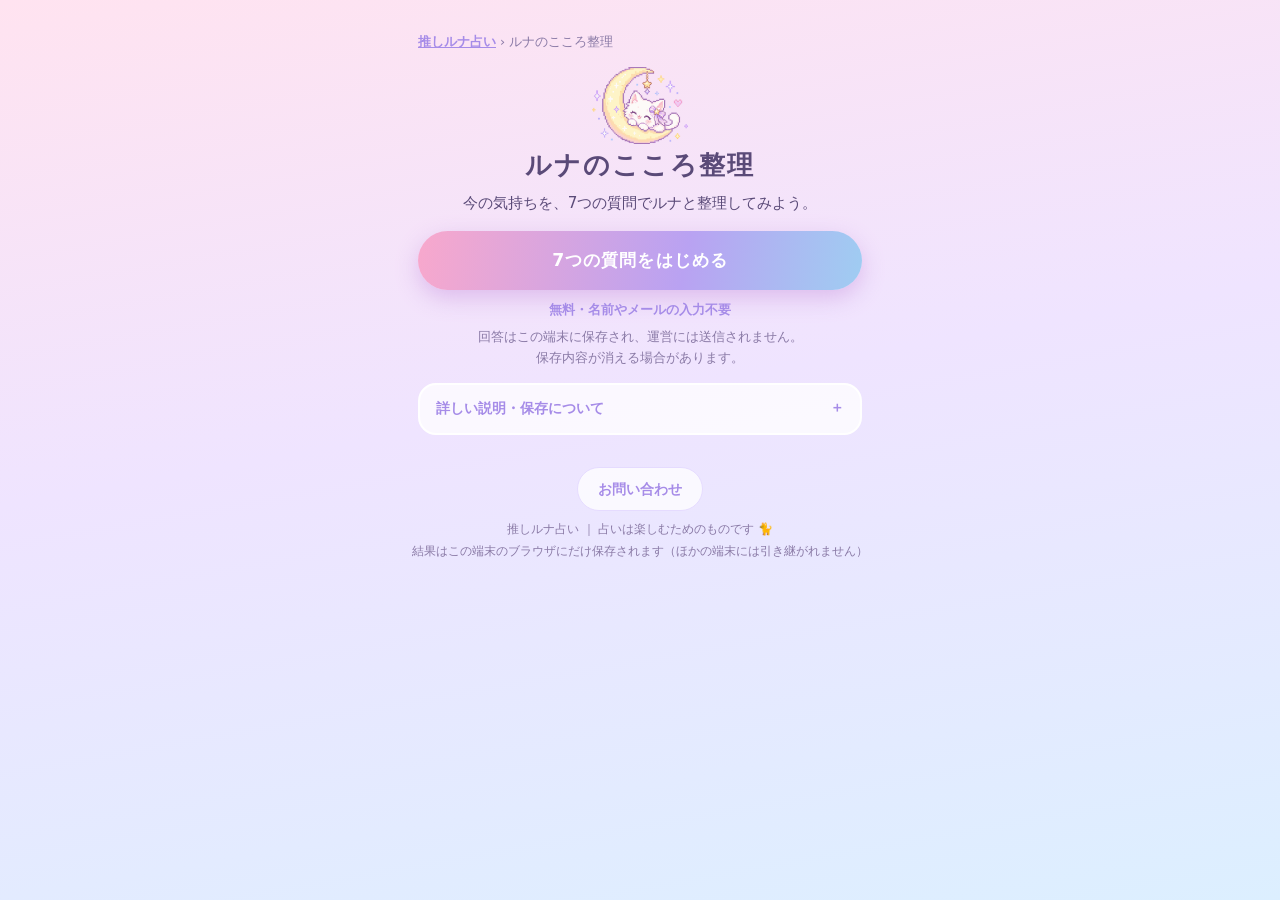
==== commit ca438584: "こころ整理：開始前の画面を、スクロールせずに開始できる配置にする - 上から：小さめのルナ → 題 → 「今の気持ちを、7つの質問でルナと整理してみよう。」→［7つの質問をはじめる］→   「無料・名" ====
--- a/heart/index.html
+++ b/heart/index.html
@@ -46,22 +46,26 @@
     <!-- 保存できなかったときの案内（失敗のたびにくり返し出さない・利用は止めない） -->
     <p class="notice h-save-failed" id="h-save-failed" role="status" hidden></p>
 
-    <!-- 開始前 -->
-    <section class="h-screen" id="h-intro" aria-labelledby="h-intro-title">
-      <div class="hero guide-hero">
-        <img class="mascot guide-hero-art" src="../images/luna-cat.png" width="640" height="513" alt="三日月の上で眠る白猫（推しルナ占いのマスコット）">
-        <h1 class="guide-title" id="h-intro-title" tabindex="-1">ルナのこころ整理</h1>
-      </div>
+    <!-- 開始前：スクロールしなくても開始の操作が見えるよう、要点と操作を上に、詳しい説明は折りたたみの中に置く -->
+    <section class="h-screen h-intro" id="h-intro" aria-labelledby="h-intro-title">
+      <img class="mascot h-intro-art" src="../images/luna-cat.png" width="640" height="513" alt="三日月の上で眠る白猫（推しルナ占いのマスコット）">
+      <h1 class="guide-title h-intro-title" id="h-intro-title" tabindex="-1">ルナのこころ整理</h1>
+      <p class="h-intro-lead" id="h-intro-lead"></p>
 
-      <!-- 保存した内容があるとき（3.2）・読み込めないとき（3.3） -->
+      <!-- 操作エリア：保存した内容があるとき（3.2）・読み込めないとき（3.3）は、その案内とボタンをここに出す -->
       <div class="notice h-resume" id="h-resume" hidden>
         <p id="h-resume-text"></p>
         <button type="button" class="btn btn-primary" id="h-resume-main"></button>
         <button type="button" class="btn btn-ghost" id="h-resume-sub"></button>
       </div>
+      <button type="button" class="btn btn-primary h-start" id="h-start">7つの質問をはじめる</button>
+      <p class="h-intro-free" id="h-intro-free"></p>
+      <p class="h-intro-privacy" id="h-intro-privacy"></p>
 
-      <div class="card card-lavender h-intro-card" id="h-intro-text"></div>
-      <button type="button" class="btn btn-primary btn-big" id="h-start">7つの質問をはじめる</button>
+      <details class="h-details" id="h-details">
+        <summary class="h-details-summary" id="h-details-summary"></summary>
+        <div class="h-intro-card" id="h-intro-text"></div>
+      </details>
       <button type="button" class="btn-text" id="h-intro-delete" hidden>保存した内容を消す</button>
     </section>
 
--- a/css/heart.css
+++ b/css/heart.css
@@ -1,7 +1,34 @@
 /* ルナのこころ整理（heart/index.html）専用。既存の色・カード・ボタン（css/style.css）を使い、名前は h- で分ける */
 .h-screen[hidden] { display: none; }
 .heart .guide-hero { margin-top: 4px; }
-.h-intro-card { font-size: 0.95rem; line-height: 1.9; }
+/* 開始前：スマホの最初の画面で、開始（または続きから）のボタンまで見えるように詰める */
+.h-intro { text-align: center; }
+.h-intro-art { width: min(96px, 26vw); margin: 0 auto 2px; }
+.h-intro-title { font-size: clamp(1.35rem, 6.4vw, 1.6rem); }
+.h-intro-lead { margin: 6px 0 0; font-size: 0.95rem; line-height: 1.75; }
+.h-intro .h-resume { margin: 14px 0 0; }
+.h-intro .h-start { margin-top: 14px; }
+.h-start[hidden] { display: none; }
+.h-phrase { display: inline-block; max-width: 100%; }
+.h-intro-free { margin: 8px 0 0; font-size: 0.82rem; font-weight: 700; color: var(--lavender-deep); }
+.h-intro-privacy { margin: 4px 0 0; font-size: 0.8rem; line-height: 1.7; color: var(--ink-soft); }
+.h-details { margin: 14px 0 0; text-align: left; background: rgba(255, 255, 255, 0.75); border: 2px solid var(--white); border-radius: 18px; }
+.h-details-summary {
+  display: block;
+  min-height: 44px;
+  padding: 11px 40px 11px 16px;
+  font-size: 0.9rem;
+  font-weight: 700;
+  color: var(--lavender-deep);
+  cursor: pointer;
+  list-style: none;
+  position: relative;
+}
+.h-details-summary::-webkit-details-marker { display: none; }
+.h-details-summary::after { content: "＋"; position: absolute; right: 16px; top: 10px; }
+.h-details[open] .h-details-summary::after { content: "−"; }
+.h-details .h-intro-card { padding: 0 16px 14px; }
+.h-intro-card { font-size: 0.92rem; line-height: 1.85; }
 .h-intro-card p, .h-text p { white-space: normal; }
 .h-intro-card p + p, .h-text p + p { margin-top: 12px; }
 .h-resume { text-align: center; }
@@ -97,7 +124,7 @@
   border-radius: 50%;
   box-shadow: 0 2px 8px rgba(122, 91, 214, 0.45);
 }
-/* 未選択：つまみは表示位置（5）に薄く出す。値は「未選択」のまま */
+/* 未回答：つまみは表示上の基準位置（5）に薄く出す。表示は「未回答」のまま（5を回答・保存値にしない） */
 .h-slider.is-unset::-webkit-slider-thumb { background: var(--white); border: 3px dashed #7a5bd6; box-shadow: none; }
 .h-slider.is-unset::-moz-range-thumb { background: var(--white); border: 3px dashed #7a5bd6; box-shadow: none; }
 .h-scale { display: flex; justify-content: space-between; gap: 12px; margin: 6px 4px 0; font-size: 0.78rem; color: var(--ink-soft); text-align: left; }
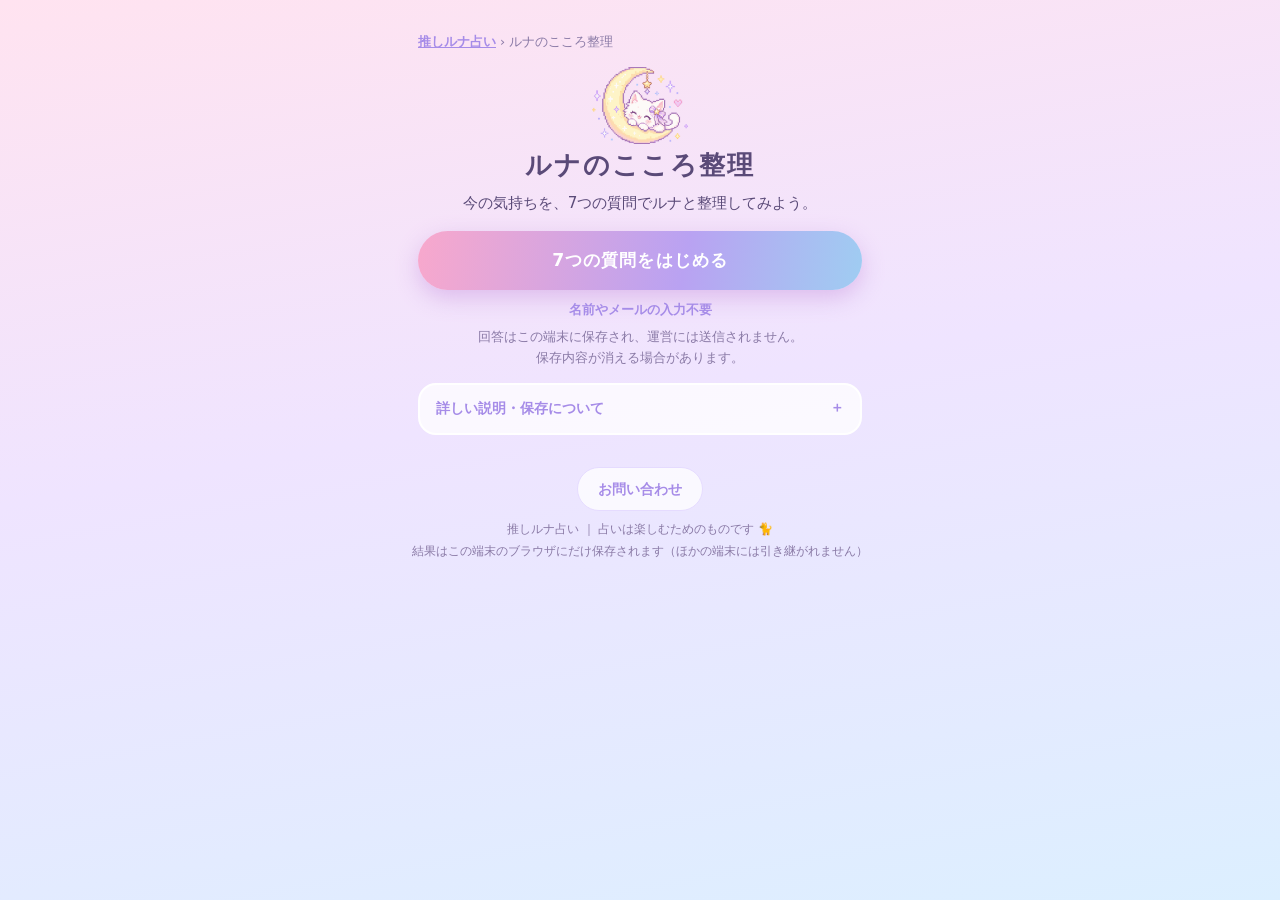
==== commit 92485e97: "こころ整理：Coming Soon の案内の中のコピーボタンを外す - 「整理結果をコピーする」は結果直後のメインのボタンだけに（近い位置に2つあったため） - Coming Soon の案内文（採用" ====
--- a/heart/index.html
+++ b/heart/index.html
@@ -99,6 +99,14 @@
       <button type="button" class="btn-back" id="h-back">‹ 戻る</button>
     </section>
 
+    <!-- 整理中（約3秒の表示だけの演出。動きを減らす設定では静止・約0.3秒） -->
+    <section class="h-screen loading h-loading" id="h-loading" aria-live="polite" hidden>
+      <div class="loading-sky" aria-hidden="true"><span>✦</span><span>☾</span><span>✦</span></div>
+      <img class="mascot loading-art h-loading-art" src="../images/luna-cat.png" width="640" height="513" alt="">
+      <p class="loading-text h-loading-text" id="h-loading-text" role="status" tabindex="-1"></p>
+      <div class="dots" aria-hidden="true"><span></span><span></span><span></span></div>
+    </section>
+
     <!-- 結果 -->
     <section class="h-screen" id="h-result" aria-labelledby="h-result-title" hidden>
       <div class="hero guide-hero">
@@ -117,7 +125,6 @@
 
       <!-- 個別鑑定 Coming Soon（申込み・料金・受付日は載せない） -->
       <section class="card card-lavender h-soon" id="h-soon" aria-label="個別鑑定 Coming Soon"></section>
-      <div class="h-copy-area" id="h-copy-area-soon"></div>
 
       <button type="button" class="btn-text" id="h-result-delete">保存した内容を消す</button>
       <a class="btn-text h-home" href="../">トップへ戻る</a>
--- a/css/style.css
+++ b/css/style.css
@@ -1047,7 +1047,7 @@
 
 /* ルナのこころ整理（heart/）の入口：トップ（診断カードの直後）と、タイプ診断の結果のお守りの後 */
 .heart-entry {
-  margin: 0 0 16px;
+  margin: 0;
   padding: 20px 18px 16px;
   text-align: center;
   background: linear-gradient(160deg, #fff 0%, #f3ecff 55%, #e9f4ff 100%);
@@ -1057,6 +1057,7 @@
 }
 .heart-entry-title { margin: 0; font-size: 1.12rem; letter-spacing: 0.06em; color: var(--lavender-deep); }
 .heart-entry-text { margin: 8px 0 0; font-size: 0.92rem; line-height: 1.85; }
+.heart-entry-text .phrase { display: inline-block; } /* 言葉の途中で改行しない（文は変えない） */
 .heart-entry-btn { margin-top: 14px; }
 .heart-entry-note { margin: 8px 0 0; font-size: 0.78rem; color: var(--ink-soft); }
 .heart-invite {
@@ -1142,3 +1143,11 @@
 }
 .guide-cta { margin: 34px 0 8px; text-align: center; }
 .guide-cta-btn { display: flex; align-items: center; justify-content: center; text-decoration: none; }
+
+/* トップの3つのカード（診断カード・今日の占い・ルナのこころ整理）の間隔は 24px にそろえる。
+   並び順は app.js の refreshTop で変わる（未診断：診断→今日の占い→こころ整理、診断済み：今日の占い→こころ整理→診断）ので、
+   どの順でも「カードの次のカード」だけに間隔を付け、最初のカードの上と最後のカードの下は今までどおり */
+#type-card, #daily-entry, #heart-entry { margin-top: 0; margin-bottom: 0; }
+:is(#type-card, #daily-entry, #heart-entry) + :is(#type-card, #daily-entry, #heart-entry) { margin-top: 24px; }
+#type-card:not(:is(#daily-entry, #heart-entry) + *) { margin-top: 34px; }
+#daily-entry:not(:is(#type-card, #heart-entry) + *) { margin-top: 30px; }
--- a/css/heart.css
+++ b/css/heart.css
@@ -1,5 +1,9 @@
 /* ルナのこころ整理（heart/index.html）専用。既存の色・カード・ボタン（css/style.css）を使い、名前は h- で分ける */
 .h-screen[hidden] { display: none; }
+/* 整理中：既存の読み込み画面（.loading）と同じ見た目。文は狭い画面で読点の後に改行しやすいよう少し小さめ */
+.h-loading { padding-top: 14vh; }
+.h-loading-text { margin: 0 8px; font-size: 0.96rem; line-height: 1.8; letter-spacing: 0.04em; }
+.h-loading-text:focus { outline: none; }
 .heart .guide-hero { margin-top: 4px; }
 /* 開始前：スマホの最初の画面で、開始（または続きから）のボタンまで見えるように詰める */
 .h-intro { text-align: center; }
@@ -62,7 +66,7 @@
 .h-face-wrap { display: grid; place-items: center; width: 150px; height: 150px; margin: 0 auto 4px; }
 .h-face { width: 150px; height: 150px; }
 .h-face[hidden], .h-face-moon[hidden] { display: none; }
-.h-face-moon { font-size: 4.2rem; line-height: 1; }
+.h-face-moon { display: block; width: 1em; font-size: 4.2rem; line-height: 1; text-align: center; }
 .h-face.is-pop { animation: h-pop 0.32s ease; }
 @keyframes h-pop {
   0% { transform: scale(1); }
@@ -90,6 +94,8 @@
   cursor: pointer;
 }
 .h-step:active { transform: scale(0.94); }
+/* ±ボタンを素早く続けて押しても、ダブルタップの拡大にしない（ピンチでの拡大はそのまま使える） */
+.h-step { touch-action: manipulation; }
 /* スライダー：WebKit（iPhone の Safari）と Chromium・Firefox のどちらでも、紫の横線とつまみが見えるように描く */
 .h-slider {
   flex: 1;
@@ -124,7 +130,7 @@
   border-radius: 50%;
   box-shadow: 0 2px 8px rgba(122, 91, 214, 0.45);
 }
-/* 未回答：つまみは表示上の基準位置（5）に薄く出す。表示は「未回答」のまま（5を回答・保存値にしない） */
+/* 未回答：つまみはスライダーの見た目の中央に点線で出す（未回答専用の表示。回答・保存値にしない） */
 .h-slider.is-unset::-webkit-slider-thumb { background: var(--white); border: 3px dashed #7a5bd6; box-shadow: none; }
 .h-slider.is-unset::-moz-range-thumb { background: var(--white); border: 3px dashed #7a5bd6; box-shadow: none; }
 .h-scale { display: flex; justify-content: space-between; gap: 12px; margin: 6px 4px 0; font-size: 0.78rem; color: var(--ink-soft); text-align: left; }
@@ -134,12 +140,45 @@
 /* 結果 */
 .h-date { margin: 6px 0 0; }
 .h-result-notice { font-size: 0.86rem; }
-.h-section .card-title { margin-bottom: 12px; }
-.h-row + .h-row { margin-top: 12px; }
-.h-row-label { font-size: 0.84rem; font-weight: 700; color: var(--ink-soft); }
-.h-row-values { margin: 4px 0 0; padding: 0 0 0 1.2em; font-weight: 700; line-height: 1.7; }
-.h-row-values li + li { margin-top: 2px; }
-.h-text { font-size: 0.95rem; line-height: 1.95; }
+/* 結果の4区分：見出しは大きく・太く・濃い紫で、文字に蛍光ペン風のマーカー。
+   質問ラベルは小さく補助的に、回答と本文は濃さと行間を保って太字にしすぎない */
+.h-section { padding-top: 0; overflow: hidden; }
+.h-section .card-title {
+  margin: 0 -20px 7px; /* 大見出し→最初の文章（文字の端から）を4カードとも 24px にそろえる */
+  padding: 13px 20px 12px;
+  font-size: 1.14rem;
+  font-weight: 800;
+  line-height: 1.5;
+  letter-spacing: 0.04em;
+  color: #5b3fb0;
+}
+/* 見出しの文字に、蛍光ペンで線を引いたようなマーカー（文字の下半分に重なる太さ 38〜92%・文字の長さだけ・折り返しても行ごと）。絵文字には付けない */
+.h-hl {
+  padding: 0 0.12em;
+  background: linear-gradient(transparent 38%, var(--h-marker) 38%, var(--h-marker) 92%, transparent 92%);
+  -webkit-box-decoration-break: clone;
+  box-decoration-break: clone;
+}
+.card-blue .h-hl { --h-marker: #dcd0ff; }     /* 今、気になっていること：淡いラベンダー */
+.card-pink .h-hl { --h-marker: #ffd3e7; }     /* 大切にしたいこと：淡いピンク */
+.card-lavender .h-hl { --h-marker: #fff0a6; } /* ラベンダーのカードには淡いレモン */
+.card-cream .h-hl { --h-marker: #cde6ff; }    /* クリームのカードには淡い水色 */
+/* 余白（文字の端から）：質問→回答 8px。項目同士は点線を使わず、余白だけで区切る */
+.h-row + .h-row { margin-top: 22px; }
+/* 質問ラベル：本文（--ink）より薄い文字に、文字の長さだけの細いラベンダーの実線（折り返しても各行）。大見出しのマーカーより控えめ */
+.h-row-label {
+  font-size: 0.78rem; font-weight: 500; line-height: 1.6; color: #716391;
+  -webkit-text-decoration-line: underline; text-decoration-line: underline;
+  -webkit-text-decoration-style: solid; text-decoration-style: solid;
+  -webkit-text-decoration-color: #c5b4f0; text-decoration-color: #c5b4f0;
+  text-decoration-thickness: 1px;
+  text-underline-offset: 4px;
+  -webkit-text-decoration-skip: none; text-decoration-skip-ink: none;
+}
+.h-row-values { margin: 5px 0 0; padding: 0 0 0 1.2em; font-size: 0.98rem; font-weight: 500; line-height: 1.75; color: var(--ink); }
+.h-row-values li + li { margin-top: 4px; }
+.h-text { font-size: 0.95rem; line-height: 1.95; color: var(--ink); }
+.h-section .h-text { margin-top: -3px; } /* 本文は行間が広いぶん、大見出しからの余白を質問ラベルのカードとそろえる */
 .h-copy-area:empty { display: none; }
 .h-copy-area { margin: 10px 0 0; }
 .h-copy-status { margin: 0; padding: 10px 14px; font-size: 0.9rem; font-weight: 700; text-align: center; color: var(--lavender-deep); background: rgba(255, 255, 255, 0.85); border-radius: 16px; }
@@ -160,7 +199,7 @@
   -webkit-user-select: text;
   user-select: text;
 }
-.h-soon { margin-top: 26px; text-align: center; font-size: 0.92rem; line-height: 1.9; }
+.h-soon { margin-top: 26px; padding-bottom: 20px; text-align: center; font-size: 0.92rem; line-height: 1.9; } /* コピーボタンを外したので、上下の余白を同じに */
 .h-soon p + p { margin-top: 10px; }
 .h-soon .h-soon-title { font-weight: 700; color: var(--lavender-deep); }
 .h-home { text-align: center; }
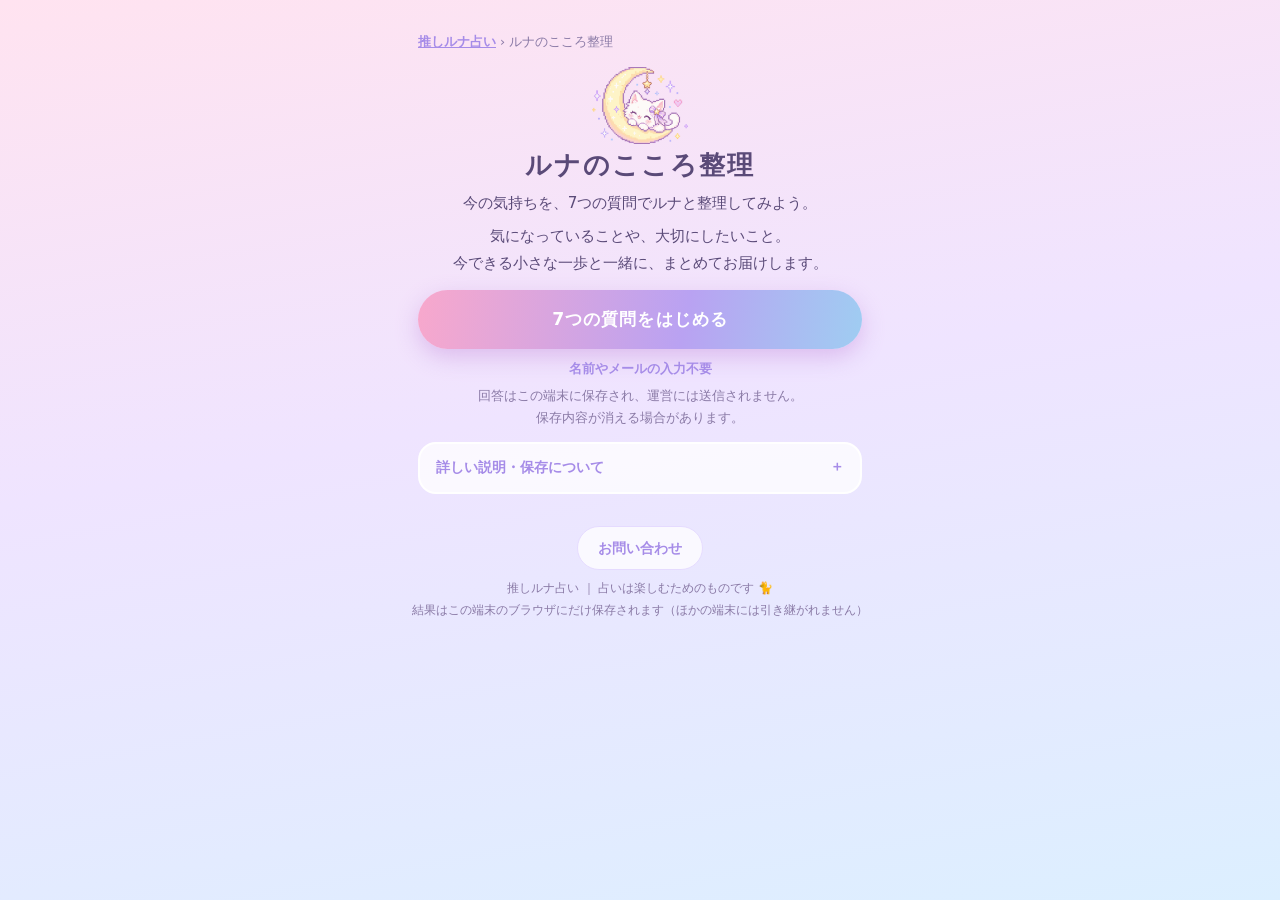
==== commit 2a12de46: "こころ整理の開始前に機能の短い説明を常時表示" ====
--- a/heart/index.html
+++ b/heart/index.html
@@ -51,6 +51,7 @@
       <img class="mascot h-intro-art" src="../images/luna-cat.png" width="640" height="513" alt="三日月の上で眠る白猫（推しルナ占いのマスコット）">
       <h1 class="guide-title h-intro-title" id="h-intro-title" tabindex="-1">ルナのこころ整理</h1>
       <p class="h-intro-lead" id="h-intro-lead"></p>
+      <p class="h-intro-lead" id="h-intro-summary"><span class="h-phrase">気になっていることや、</span><span class="h-phrase">大切にしたいこと。</span><br><span class="h-phrase">今できる小さな一歩と一緒に、</span><span class="h-phrase">まとめてお届けします。</span></p>
 
       <!-- 操作エリア：保存した内容があるとき（3.2）・読み込めないとき（3.3）は、その案内とボタンをここに出す -->
       <div class="notice h-resume" id="h-resume" hidden>
--- a/css/style.css
+++ b/css/style.css
@@ -1045,7 +1045,7 @@
 .type-grid a > span { margin-top: 6px; font-size: 0.82rem; font-weight: 700; line-height: 1.5; }
 .type-grid .phrase { display: inline-block; }
 
-/* ルナのこころ整理（heart/）の入口：トップ（診断カードの直後）と、タイプ診断の結果のお守りの後 */
+/* ルナのこころ整理（heart/）の入口：トップ（「今日の占い」ブロックの直後）と、タイプ診断の結果のお守りの後 */
 .heart-entry {
   margin: 0;
   padding: 20px 18px 16px;
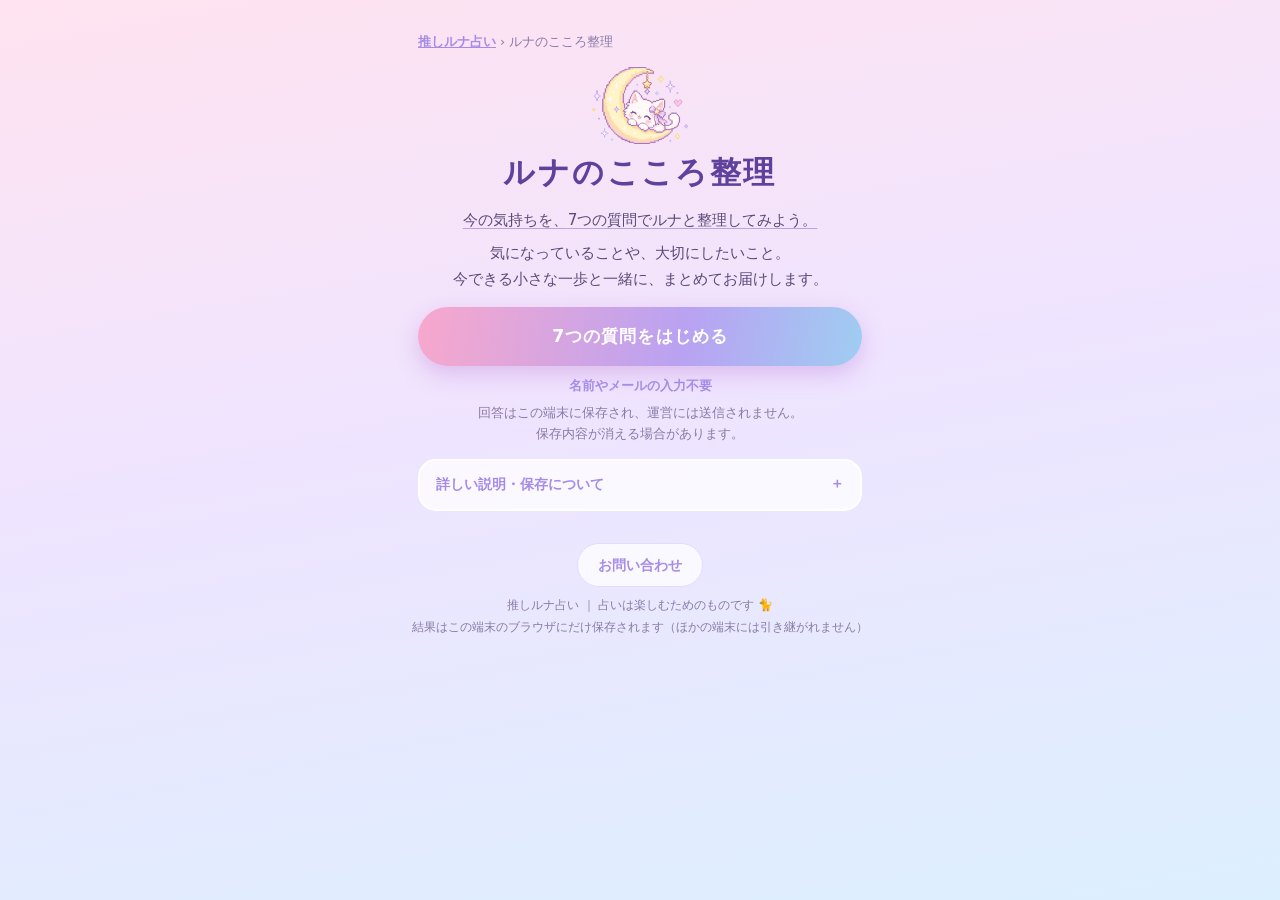
==== commit b4ab98df: "こころ整理の結果からSTORESの個別鑑定へ案内する" ====
--- a/heart/index.html
+++ b/heart/index.html
@@ -124,8 +124,12 @@
       <div class="h-copy-area" id="h-copy-area-main"></div>
       <button type="button" class="btn btn-ghost" id="h-again">もう一度整理する</button>
 
-      <!-- 個別鑑定 Coming Soon（申込み・料金・受付日は載せない） -->
-      <section class="card card-lavender h-soon" id="h-soon" aria-label="個別鑑定 Coming Soon"></section>
+      <section class="card card-lavender h-reading" aria-labelledby="h-reading-title">
+        <h2 class="card-title" id="h-reading-title">🌙 ルナの個別鑑定（有料）</h2>
+        <p>もう少し話してみたいことがあれば、推し活のお悩みをひとつ聞かせてね。タロット3枚を読み解き、カードの絵と一緒に、あなただけの鑑定PDFにまとめてお届けします。</p>
+        <p>今日の整理結果は、相談したいところだけコピーして使えます。</p>
+        <a class="btn btn-ghost" href="https://oshirunauranai.stores.jp/" rel="noreferrer">STORESで個別鑑定を見る</a>
+      </section>
 
       <button type="button" class="btn-text" id="h-result-delete">保存した内容を消す</button>
       <a class="btn-text h-home" href="../">トップへ戻る</a>
--- a/css/heart.css
+++ b/css/heart.css
@@ -8,8 +8,9 @@
 /* 開始前：スマホの最初の画面で、開始（または続きから）のボタンまで見えるように詰める */
 .h-intro { text-align: center; }
 .h-intro-art { width: min(96px, 26vw); margin: 0 auto 2px; }
-.h-intro-title { font-size: clamp(1.35rem, 6.4vw, 1.6rem); }
+.h-intro-title { margin: 6px 0 12px; font-size: clamp(1.6rem, 7.2vw, 1.95rem); font-weight: 800; line-height: 1.45; color: #5f409d; }
 .h-intro-lead { margin: 6px 0 0; font-size: 0.95rem; line-height: 1.75; }
+#h-intro-lead .h-phrase { text-decoration: underline; text-decoration-color: #baa5dd; text-decoration-thickness: 1px; text-underline-offset: 0.22em; text-decoration-skip-ink: auto; }
 .h-intro .h-resume { margin: 14px 0 0; }
 .h-intro .h-start { margin-top: 14px; }
 .h-start[hidden] { display: none; }
@@ -199,9 +200,9 @@
   -webkit-user-select: text;
   user-select: text;
 }
-.h-soon { margin-top: 26px; padding-bottom: 20px; text-align: center; font-size: 0.92rem; line-height: 1.9; } /* コピーボタンを外したので、上下の余白を同じに */
-.h-soon p + p { margin-top: 10px; }
-.h-soon .h-soon-title { font-weight: 700; color: var(--lavender-deep); }
+.h-reading { margin-top: 26px; }
+.h-reading p { margin-top: 12px; line-height: 1.8; }
+.h-reading a { margin-top: 16px; }
 .h-home { text-align: center; }
 .h-confirm-text { font-weight: 700; }
 .h-confirm-error { margin: 0 0 6px; font-size: 0.88rem; font-weight: 700; color: var(--pink-deep); }
